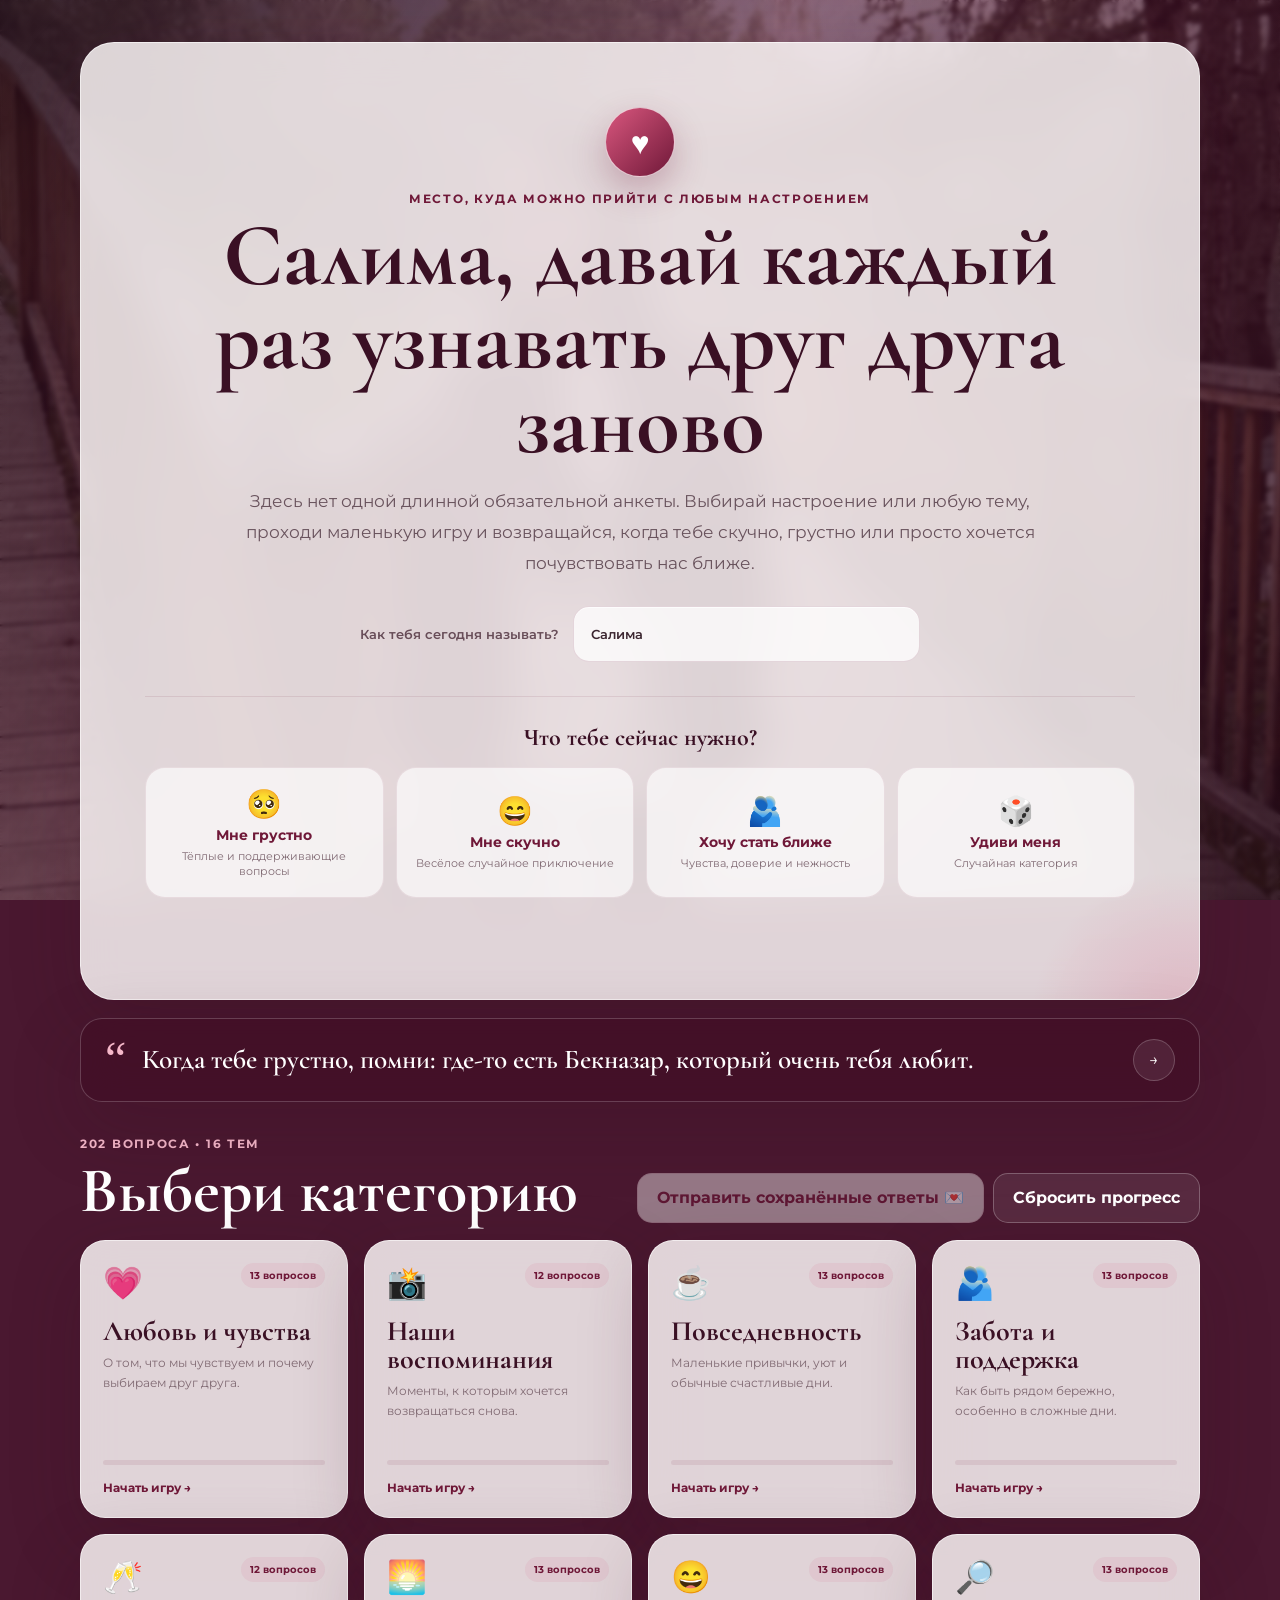
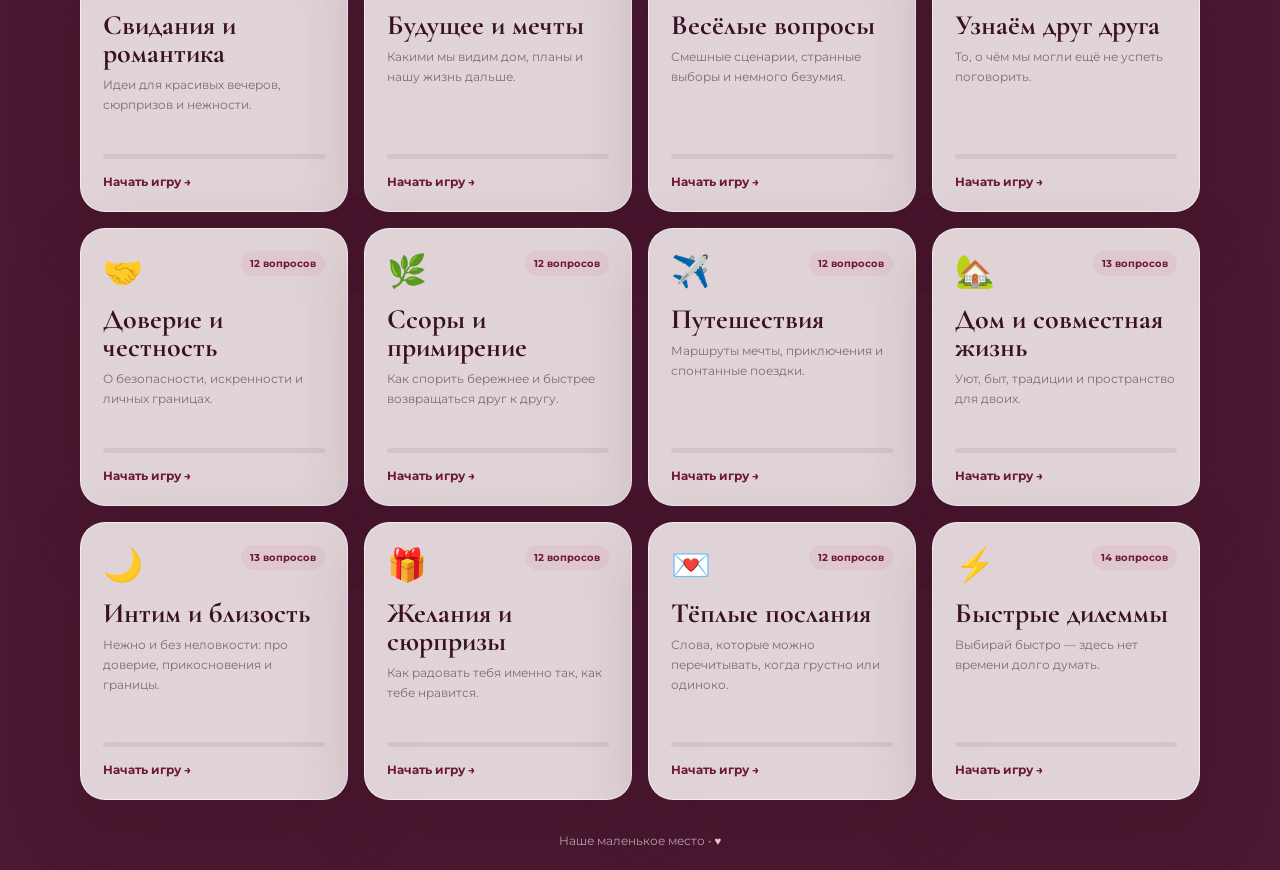
==== index.html @ 8160f5d3 "Add files via upload" ====
<!doctype html>
<html lang="ru">
<head>
  <meta charset="UTF-8" />
  <meta name="viewport" content="width=device-width, initial-scale=1.0" />
  <meta name="theme-color" content="#4f1730" />
  <meta name="description" content="Романтическая мини-игра для Салимы: вопросы о любви, мечтах, повседневности и близости." />
  <title>Наше место ❤️</title>
  <link rel="icon" href="assets/heart.svg" type="image/svg+xml" />
  <link rel="preconnect" href="https://fonts.googleapis.com" />
  <link rel="preconnect" href="https://fonts.gstatic.com" crossorigin />
  <link href="https://fonts.googleapis.com/css2?family=Cormorant+Garamond:wght@500;600;700&family=Montserrat:wght@400;500;600;700&display=swap" rel="stylesheet" />
  <link rel="stylesheet" href="styles.css" />
</head>
<body class="client-page">
  <div class="photo-backdrop" aria-hidden="true">
    <div id="photoLayerA" class="photo-layer photo-layer-a"></div>
    <div id="photoLayerB" class="photo-layer photo-layer-b"></div>
    <div class="photo-overlay"></div>
  </div>
  <div id="floatingHearts" class="floating-hearts" aria-hidden="true"></div>

  <aside class="memory-rail memory-rail-left" aria-hidden="true">
    <figure class="memory-polaroid tilt-left"><img id="railPhotoOne" alt="" /><figcaption>Ты — моё любимое воспоминание</figcaption></figure>
    <figure class="memory-polaroid tilt-right"><img id="railPhotoTwo" alt="" /><figcaption>И мой любимый человек</figcaption></figure>
  </aside>
  <aside class="memory-rail memory-rail-right" aria-hidden="true">
    <figure class="memory-polaroid tilt-right"><img id="railPhotoThree" alt="" /><figcaption>С тобой уютно даже молчать</figcaption></figure>
    <figure class="memory-polaroid tilt-left"><img id="railPhotoFour" alt="" /><figcaption>С любовью, твой Бекназар ♥</figcaption></figure>
  </aside>

  <main class="app-shell">
    <section id="homeScreen" class="home-screen">
      <header class="hero-card glass-card">
        <div class="love-seal" aria-hidden="true">♥</div>
        <p class="eyebrow">Место, куда можно прийти с любым настроением</p>
        <h1>Салима, давай каждый раз узнавать друг друга заново</h1>
        <p class="hero-copy">
          Здесь нет одной длинной обязательной анкеты. Выбирай настроение или любую тему,
          проходи маленькую игру и возвращайся, когда тебе скучно, грустно или просто хочется почувствовать нас ближе.
        </p>

        <div class="name-row">
          <label for="respondentName">Как тебя сегодня называть?</label>
          <input id="respondentName" class="text-input" type="text" maxlength="80" value="Салима" placeholder="Твоя Салима…" />
        </div>

        <div class="mood-panel">
          <p>Что тебе сейчас нужно?</p>
          <div class="mood-buttons">
            <button class="mood-button" type="button" data-mood="sad"><span>🥺</span><strong>Мне грустно</strong><small>Тёплые и поддерживающие вопросы</small></button>
            <button class="mood-button" type="button" data-mood="bored"><span>😄</span><strong>Мне скучно</strong><small>Весёлое случайное приключение</small></button>
            <button class="mood-button" type="button" data-mood="close"><span>🫂</span><strong>Хочу стать ближе</strong><small>Чувства, доверие и нежность</small></button>
            <button class="mood-button" type="button" data-mood="random"><span>🎲</span><strong>Удиви меня</strong><small>Случайная категория</small></button>
          </div>
          <p id="moodMessage" class="mood-message" aria-live="polite"></p>
        </div>
      </header>

      <section class="quote-strip glass-card" aria-live="polite">
        <span aria-hidden="true">“</span>
        <p id="loveQuote"></p>
        <button id="nextQuoteButton" class="icon-button" type="button" aria-label="Показать следующую фразу">→</button>
      </section>

      <section class="categories-section">
        <div class="section-heading">
          <div>
            <p class="eyebrow">202 вопроса • 16 тем</p>
            <h2>Выбери категорию</h2>
          </div>
          <div class="home-actions">
            <button id="exportAllButton" class="secondary-button" type="button">Отправить сохранённые ответы 💌</button>
            <button id="resetProgressButton" class="ghost-button" type="button">Сбросить прогресс</button>
          </div>
        </div>
        <div id="categoriesGrid" class="categories-grid"></div>
      </section>
    </section>

    <section id="gameScreen" class="game-screen hidden" aria-live="polite">
      <header class="game-header glass-card">
        <button id="exitCategoryButton" class="ghost-button light" type="button">← Категории</button>
        <div class="game-title-wrap">
          <p id="categoryEyebrow" class="eyebrow"></p>
          <h2 id="categoryTitle"></h2>
        </div>
        <div class="progress-copy"><span id="currentQuestionNumber">1</span>/<span id="totalQuestionCount">1</span></div>
      </header>

      <div class="progress-track"><div id="progressBar" class="progress-bar"></div></div>

      <form id="questionForm" class="question-card glass-card" novalidate>
        <div id="questionEmoji" class="question-emoji" aria-hidden="true">💗</div>
        <p id="questionKind" class="question-kind"></p>
        <h3 id="questionTitle"></h3>
        <p id="questionHint" class="question-hint"></p>
        <div id="answerArea" class="answer-area"></div>
        <p id="validationMessage" class="validation-message" role="alert"></p>
      </form>

      <nav class="question-navigation" aria-label="Навигация по вопросам">
        <button id="backButton" class="secondary-button" type="button">← Назад</button>
        <button id="saveExitButton" class="ghost-button" type="button">Сохранить и выйти</button>
        <button id="nextButton" class="primary-button" type="button">Дальше →</button>
      </nav>
    </section>

    <section id="completeScreen" class="complete-screen glass-card hidden">
      <div class="final-heart" aria-hidden="true">♥</div>
      <p class="eyebrow">Ещё одна маленькая глава о нас</p>
      <h2 id="completeTitle">Категория пройдена</h2>
      <p id="completeCopy"></p>
      <div id="completeQuote" class="final-message"></div>
      <div class="complete-actions">
        <button id="shareResponseButton" class="primary-button pulse-button" type="button">Отправить ответы Бекназару 💌</button>
        <button id="chooseAnotherButton" class="secondary-button" type="button">Выбрать другую тему</button>
      </div>
      <p id="shareStatus" class="privacy-note"></p>
    </section>

    <section id="sendingScreen" class="sending-screen glass-card hidden">
      <div class="loader-heart">♥</div>
      <h2>Бережно собираю ответы…</h2>
      <p id="sendingStatus">Создаю один личный файл.</p>
    </section>
  </main>

  <footer class="site-footer">Наше маленькое место • <a href="admin.html" aria-label="Вход в админ-панель">♥</a></footer>

  <script type="module" src="app.js"></script>
</body>
</html>
---- styles.css ----
:root {
  --wine: #6f1838;
  --wine-dark: #3a1024;
  --rose: #d9577e;
  --rose-light: #f5b8c9;
  --blush: #fff2f5;
  --cream: #fffaf7;
  --ink: #3c2630;
  --muted: #816b74;
  --glass: rgba(255, 250, 250, .83);
  --border: rgba(255, 255, 255, .58);
  --shadow: 0 24px 70px rgba(56, 13, 33, .22);
  --radius-lg: 34px;
  --radius-md: 20px;
}

* { box-sizing: border-box; }
html { scroll-behavior: smooth; }
body { margin: 0; min-height: 100vh; color: var(--ink); font-family: "Montserrat", sans-serif; }
button, input, textarea { font: inherit; }
button { cursor: pointer; }
button:disabled { cursor: not-allowed; opacity: .55; }
.hidden { display: none !important; }

.client-page { position: relative; overflow-x: hidden; background: #4a1830; }
.photo-backdrop { position: fixed; inset: 0; z-index: -3; overflow: hidden; background: #4a1830; }
.photo-layer { position: absolute; inset: -3%; background-position: center; background-size: cover; opacity: 0; transform: scale(1.06); transition: opacity 1.8s ease, transform 12s linear; filter: saturate(.82) contrast(.96); }
.photo-layer.visible { opacity: 1; transform: scale(1); }
.photo-overlay { position: absolute; inset: 0; background: linear-gradient(120deg, rgba(31, 7, 19, .86), rgba(91, 24, 54, .58) 46%, rgba(38, 8, 23, .82)), radial-gradient(circle at 50% 20%, rgba(255, 207, 220, .18), transparent 38%); backdrop-filter: blur(2px); }

.app-shell { width: min(1120px, calc(100% - 40px)); min-height: calc(100vh - 52px); margin: 0 auto; padding: 42px 0 34px; }
.glass-card { border: 1px solid var(--border); background: var(--glass); box-shadow: var(--shadow); backdrop-filter: blur(20px); -webkit-backdrop-filter: blur(20px); }

.hero-card { position: relative; padding: clamp(30px, 6vw, 64px); overflow: hidden; border-radius: var(--radius-lg); text-align: center; }
.hero-card::after { content: ""; position: absolute; width: 330px; height: 330px; right: -150px; bottom: -190px; border-radius: 50%; background: radial-gradient(circle, rgba(217, 87, 126, .24), transparent 66%); pointer-events: none; }
.love-seal { width: 70px; height: 70px; margin: 0 auto 14px; display: grid; place-items: center; color: white; border: 1px solid rgba(255,255,255,.7); border-radius: 50%; background: linear-gradient(135deg, var(--rose), var(--wine)); box-shadow: 0 14px 34px rgba(111, 24, 56, .28); font-size: 2rem; }
.eyebrow { margin: 0 0 8px; color: var(--wine); font-size: .76rem; font-weight: 700; letter-spacing: .14em; text-transform: uppercase; }
h1, h2, h3 { font-family: "Cormorant Garamond", serif; }
h1 { max-width: 850px; margin: 0 auto 18px; color: var(--wine-dark); font-size: clamp(3rem, 7vw, 5.7rem); line-height: .94; }
h2 { margin: 0; color: var(--wine-dark); font-size: clamp(2.35rem, 5vw, 4rem); line-height: 1; }
.hero-copy { max-width: 790px; margin: 0 auto; color: #69535d; font-size: clamp(.96rem, 2vw, 1.08rem); line-height: 1.8; }
.name-row { width: min(560px, 100%); margin: 28px auto 0; display: grid; grid-template-columns: auto minmax(180px, 1fr); align-items: center; gap: 14px; color: #684d58; text-align: left; font-size: .84rem; font-weight: 600; }

.text-input, .textarea-input { width: 100%; border: 1px solid rgba(111, 24, 56, .15); outline: none; color: var(--ink); background: rgba(255,255,255,.76); box-shadow: inset 0 1px 0 rgba(255,255,255,.7); transition: border-color .18s ease, box-shadow .18s ease; }
.text-input { height: 56px; padding: 0 17px; border-radius: 16px; }
.textarea-input { min-height: 180px; padding: 18px; resize: vertical; border-radius: 18px; line-height: 1.65; }
.text-input:focus, .textarea-input:focus { border-color: rgba(217, 87, 126, .68); box-shadow: 0 0 0 4px rgba(217, 87, 126, .1); }
.text-input::placeholder, .textarea-input::placeholder { color: #a9909a; }

.mood-panel { margin-top: 34px; padding-top: 26px; border-top: 1px solid rgba(111,24,56,.1); }
.mood-panel > p:first-child { margin: 0 0 15px; color: var(--wine-dark); font-family: "Cormorant Garamond", serif; font-size: 1.5rem; font-weight: 700; }
.mood-buttons { display: grid; grid-template-columns: repeat(4, 1fr); gap: 12px; }
.mood-button { min-height: 128px; padding: 18px 14px; display: grid; place-items: center; align-content: center; gap: 5px; border: 1px solid rgba(111,24,56,.1); border-radius: 20px; color: var(--ink); background: rgba(255,255,255,.66); transition: .2s ease; }
.mood-button:hover { transform: translateY(-4px); border-color: rgba(217,87,126,.34); background: white; box-shadow: 0 14px 30px rgba(111,24,56,.12); }
.mood-button span { font-size: 1.8rem; }
.mood-button strong { color: var(--wine); font-size: .88rem; }
.mood-button small { color: var(--muted); font-size: .67rem; line-height: 1.4; }
.mood-message { min-height: 22px; margin: 15px 0 0; color: var(--wine); font-size: .82rem; font-weight: 600; }

.quote-strip { margin-top: 18px; padding: 20px 24px; display: grid; grid-template-columns: auto 1fr auto; align-items: center; gap: 16px; border-radius: 22px; color: white; background: rgba(66, 14, 37, .68); border-color: rgba(255,255,255,.2); }
.quote-strip > span { color: var(--rose-light); font-family: Georgia, serif; font-size: 3rem; line-height: .6; }
.quote-strip p { margin: 0; font-family: "Cormorant Garamond", serif; font-size: clamp(1.25rem, 3vw, 1.7rem); font-weight: 600; line-height: 1.25; }
.icon-button { width: 42px; height: 42px; border: 1px solid rgba(255,255,255,.2); border-radius: 50%; color: white; background: rgba(255,255,255,.08); }
.icon-button:hover { background: rgba(255,255,255,.16); }
.quote-pop { animation: quotePop .4s ease; }
@keyframes quotePop { from { opacity: 0; transform: translateY(7px); } }

.categories-section { margin-top: 34px; }
.section-heading { margin-bottom: 17px; display: flex; justify-content: space-between; align-items: flex-end; gap: 18px; color: white; }
.section-heading h2 { color: white; }
.section-heading .eyebrow { color: var(--rose-light); }
.home-actions { display: flex; flex-wrap: wrap; justify-content: flex-end; gap: 9px; }
.categories-grid { display: grid; grid-template-columns: repeat(4, minmax(0, 1fr)); gap: 16px; }
.category-card { min-height: 278px; padding: 22px; display: flex; flex-direction: column; border-radius: 25px; transition: transform .22s ease, box-shadow .22s ease; }
.category-card:hover { transform: translateY(-5px); box-shadow: 0 30px 78px rgba(45, 9, 27, .3); }
.category-card.completed { outline: 2px solid rgba(245,184,201,.65); }
.category-top { display: flex; justify-content: space-between; align-items: flex-start; gap: 12px; }
.category-emoji { font-size: 2rem; }
.category-badge { padding: 6px 9px; border-radius: 999px; color: var(--wine); background: rgba(217,87,126,.1); font-size: .64rem; font-weight: 700; }
.category-card h3 { margin: 15px 0 8px; color: var(--wine-dark); font-size: 1.75rem; line-height: 1; }
.category-card p { margin: 0; flex: 1; color: var(--muted); font-size: .78rem; line-height: 1.6; }
.category-progress-track { height: 5px; margin-top: 16px; overflow: hidden; border-radius: 99px; background: rgba(111,24,56,.09); }
.category-progress-bar { height: 100%; border-radius: inherit; background: linear-gradient(90deg, var(--rose), var(--wine)); }
.category-open-button { margin-top: 15px; padding: 0; border: 0; color: var(--wine); background: none; text-align: left; font-size: .78rem; font-weight: 700; }

.primary-button, .secondary-button, .ghost-button, .danger-button { min-height: 50px; padding: 0 19px; border-radius: 15px; font-weight: 700; transition: .18s ease; }
.primary-button { border: 0; color: white; background: linear-gradient(135deg, var(--rose), var(--wine)); box-shadow: 0 12px 28px rgba(111,24,56,.25); }
.primary-button:hover { transform: translateY(-2px); box-shadow: 0 16px 35px rgba(111,24,56,.32); }
.secondary-button { border: 1px solid rgba(111,24,56,.14); color: var(--wine); background: rgba(255,255,255,.75); }
.secondary-button:hover { background: white; }
.ghost-button { border: 1px solid rgba(255,255,255,.25); color: white; background: rgba(255,255,255,.08); }
.ghost-button:hover { background: rgba(255,255,255,.16); }
.ghost-button.light { color: var(--wine); border-color: rgba(111,24,56,.12); background: rgba(111,24,56,.05); }
.danger-button { border: 1px solid rgba(255,110,143,.2); color: #ffdce5; background: rgba(185,45,78,.18); }
.pulse-button { animation: softPulse 2.2s infinite; }
@keyframes softPulse { 50% { box-shadow: 0 16px 42px rgba(217,87,126,.42); transform: translateY(-1px); } }

.game-screen { width: min(870px, 100%); margin: 0 auto; }
.game-header { padding: 18px 22px; display: grid; grid-template-columns: auto 1fr auto; align-items: center; gap: 18px; border-radius: 22px; }
.game-title-wrap { text-align: center; }
.game-title-wrap h2 { font-size: clamp(2rem, 5vw, 3rem); }
.progress-copy { width: 60px; color: var(--wine); font-family: "Cormorant Garamond", serif; font-size: 1.6rem; font-weight: 700; text-align: right; }
.progress-track { height: 7px; margin: 14px 8px 18px; overflow: hidden; border-radius: 99px; background: rgba(255,255,255,.23); }
.progress-bar { height: 100%; border-radius: inherit; background: linear-gradient(90deg, #ffc0d2, #fff, #f4a1bc); transition: width .35s ease; }
.question-card { min-height: 520px; padding: clamp(28px, 6vw, 58px); display: flex; flex-direction: column; justify-content: center; border-radius: var(--radius-lg); text-align: center; }
.question-emoji { margin-bottom: 10px; font-size: 3.2rem; }
.question-kind { margin: 0 0 8px; color: var(--rose); font-size: .68rem; font-weight: 700; letter-spacing: .11em; text-transform: uppercase; }
.question-card h3 { max-width: 760px; margin: 0 auto; color: var(--wine-dark); font-size: clamp(2.1rem, 5vw, 3.7rem); line-height: 1.02; }
.question-hint { max-width: 680px; margin: 14px auto 0; color: var(--muted); font-size: .82rem; line-height: 1.6; }
.answer-area { width: min(720px, 100%); margin: 28px auto 0; }
.validation-message { min-height: 22px; margin: 13px 0 0; color: #b31643; font-size: .78rem; font-weight: 600; }
.question-navigation { margin-top: 14px; display: grid; grid-template-columns: 1fr auto 1fr; gap: 10px; }
.question-navigation .primary-button { justify-self: end; min-width: 150px; }
.question-navigation .secondary-button { justify-self: start; min-width: 120px; }

.options-grid { display: grid; grid-template-columns: repeat(2, minmax(0, 1fr)); gap: 11px; }
.option-button { min-height: 67px; padding: 14px; border: 1px solid rgba(111,24,56,.12); border-radius: 17px; color: var(--ink); background: rgba(255,255,255,.75); transition: .18s ease; }
.option-button:hover { transform: translateY(-2px); border-color: rgba(217,87,126,.45); }
.option-button.selected { color: white; border-color: transparent; background: linear-gradient(135deg, var(--rose), var(--wine)); box-shadow: 0 12px 28px rgba(111,24,56,.22); }
.scale-wrap { display: grid; gap: 18px; }
.scale-value { width: 74px; height: 74px; margin: 0 auto; display: grid; place-items: center; border-radius: 50%; color: white; background: linear-gradient(135deg, var(--rose), var(--wine)); font-family: "Cormorant Garamond", serif; font-size: 2.3rem; font-weight: 700; }
.scale-input { width: 100%; accent-color: var(--wine); }
.scale-labels { display: flex; justify-content: space-between; gap: 18px; color: var(--muted); font-size: .74rem; text-align: left; }
.scale-labels span:last-child { text-align: right; }
.runaway-zone { position: relative; min-height: 180px; overflow: hidden; border-radius: 20px; background: rgba(245,184,201,.25); }
.runaway-button { position: absolute; min-width: 128px; min-height: 51px; border-radius: 15px; transition: left .1s ease, top .1s ease, opacity .2s ease; }
.yes-button { left: calc(50% - 140px); top: 62px; }
.no-button { left: calc(50% + 12px); top: 62px; border: 1px solid rgba(111,24,56,.13); color: var(--wine); background: white; }
.yes-button.accepted, .yes-button.accepted:disabled { opacity: 1; transform: scale(1.04); cursor: default; }
.runaway-note { margin: 12px 0 0; color: var(--muted); font-size: .76rem; }
.file-drop { position: relative; padding: 30px; display: block; border: 2px dashed rgba(111,24,56,.22); border-radius: 20px; background: rgba(255,255,255,.55); }
.file-drop input { position: absolute; inset: 0; width: 100%; height: 100%; opacity: 0; cursor: pointer; }
.file-drop strong { display: block; margin-bottom: 7px; color: var(--wine); }
.file-drop span { color: var(--muted); font-size: .78rem; }
.file-list { margin-top: 11px; display: grid; gap: 7px; text-align: left; }
.file-chip { padding: 10px 12px; overflow: hidden; border-radius: 12px; background: rgba(111,24,56,.06); white-space: nowrap; text-overflow: ellipsis; font-size: .75rem; }

.complete-screen, .sending-screen { width: min(760px, 100%); margin: 8vh auto 0; padding: clamp(34px, 7vw, 68px); border-radius: var(--radius-lg); text-align: center; }
.final-heart, .loader-heart { color: var(--rose); font-size: 5.2rem; animation: heartbeat 1.15s infinite; }
@keyframes heartbeat { 0%,100% { transform: scale(1); } 35% { transform: scale(1.14); } 55% { transform: scale(.96); } }
.complete-screen > p:not(.eyebrow):not(.privacy-note), .sending-screen p { color: var(--muted); line-height: 1.7; }
.final-message { margin: 25px auto; padding: 18px 22px; border-radius: 18px; color: var(--wine); background: rgba(245,184,201,.27); font-family: "Cormorant Garamond", serif; font-size: 1.45rem; font-weight: 700; }
.complete-actions { display: flex; justify-content: center; flex-wrap: wrap; gap: 10px; }
.privacy-note { margin: 15px 0 0; color: var(--muted); font-size: .73rem; line-height: 1.55; }

.memory-rail { position: fixed; top: 50%; z-index: -1; display: grid; gap: 25px; transform: translateY(-50%); opacity: .84; }
.memory-rail-left { left: max(12px, calc(50% - 760px)); }
.memory-rail-right { right: max(12px, calc(50% - 760px)); }
.memory-polaroid { width: 150px; margin: 0; padding: 8px 8px 16px; border-radius: 5px; background: #fffaf7; box-shadow: 0 18px 40px rgba(26,4,16,.36); }
.memory-polaroid img { width: 100%; height: 165px; display: block; object-fit: cover; border-radius: 2px; }
.memory-polaroid figcaption { padding-top: 9px; color: #5e3445; font-family: "Cormorant Garamond", serif; font-size: .92rem; font-weight: 700; line-height: 1.05; text-align: center; }
.tilt-left { transform: rotate(-5deg); }
.tilt-right { transform: rotate(5deg); }

.site-footer { padding: 0 16px 22px; color: rgba(255,255,255,.63); text-align: center; font-size: .72rem; }
.site-footer a { color: #ffd1de; text-decoration: none; }
.floating-hearts { position: fixed; inset: 0; z-index: 20; overflow: hidden; pointer-events: none; }
.floating-heart { position: absolute; bottom: -40px; color: rgba(255,180,203,.72); animation: floatUp linear forwards; }
@keyframes floatUp { to { transform: translateY(-115vh) rotate(28deg); opacity: 0; } }
@keyframes cardIn { from { opacity: .3; transform: translateY(10px) scale(.99); } }
.shake { animation: shake .35s ease !important; }
@keyframes shake { 25% { transform: translateX(-7px); } 50% { transform: translateX(7px); } 75% { transform: translateX(-4px); } }

/* Admin */
.admin-page { min-height: 100vh; color: #f9ecf0; background: radial-gradient(circle at 12% 10%, #69213e, transparent 30%), linear-gradient(145deg, #160d12, #2b1620 58%, #43162b); }
.admin-shell { width: min(1440px, calc(100% - 32px)); min-height: 100vh; margin: 0 auto; padding: 30px 0; }
.admin-page .glass-card { background: rgba(43, 23, 31, .83); border-color: rgba(255,255,255,.08); box-shadow: 0 24px 70px rgba(0,0,0,.32); }
.admin-page .eyebrow { color: #ef8eab; }
.admin-page .secondary-button { color: #ffe8ef; border-color: rgba(255,255,255,.1); background: rgba(255,255,255,.06); }
.admin-page .secondary-button:hover { background: rgba(255,255,255,.11); }
.login-card { width: min(520px, 100%); margin: 7vh auto 0; padding: 42px; border-radius: var(--radius-lg); text-align: center; }
.login-card h1 { color: white; font-size: clamp(2.5rem, 6vw, 4rem); }
.login-card > p { color: #cbb8bf; line-height: 1.65; }
.back-home { display: block; margin-bottom: 14px; color: #eeb0c2; text-align: left; text-decoration: none; font-size: .82rem; }
.login-form { margin-top: 25px; display: grid; gap: 16px; text-align: left; }
.login-form label { display: grid; gap: 8px; color: #dec9d0; font-size: .8rem; }
.login-form input { height: 54px; padding: 0 16px; border: 1px solid rgba(255,255,255,.1); border-radius: 14px; outline: none; color: white; background: rgba(255,255,255,.07); }
.dashboard { display: grid; gap: 18px; }
.dashboard-header { padding: 24px 28px; display: flex; justify-content: space-between; align-items: center; gap: 20px; border-radius: 24px; }
.dashboard-header h1 { margin: 0; color: white; font-size: clamp(2rem, 4vw, 3.2rem); }
.dashboard-actions { display: flex; gap: 10px; }
.admin-notice { margin: 0; padding: 15px 20px; border-radius: 16px; color: #dff8e6; background: rgba(57,145,91,.22) !important; }
.admin-notice.error { color: #ffdce3; background: rgba(180,50,75,.2) !important; }
.stats-grid { display: grid; grid-template-columns: repeat(4, 1fr); gap: 18px; }
.stat-card { padding: 22px; border-radius: 20px; }
.stat-card span { display: block; color: #c7b0b8; font-size: .76rem; }
.stat-card strong { display: block; margin-top: 6px; color: white; font-family: "Cormorant Garamond", serif; font-size: 2.5rem; }
.responses-layout { min-height: 650px; display: grid; grid-template-columns: minmax(280px, 360px) 1fr; gap: 18px; }
.responses-list-panel, .response-detail-panel { border-radius: 24px; overflow: hidden; }
.panel-heading, .detail-header { padding: 24px; border-bottom: 1px solid rgba(255,255,255,.07); }
.panel-heading h2, .detail-header h2 { margin: 0; color: white; font-size: 2.1rem; }
.responses-list { max-height: 680px; overflow-y: auto; padding: 12px; }
.response-list-item { width: 100%; padding: 16px; display: grid; gap: 6px; border: 1px solid transparent; border-radius: 16px; color: #f7eaf0; background: transparent; text-align: left; }
.response-list-item:hover, .response-list-item.active { border-color: rgba(239,142,171,.24); background: rgba(255,255,255,.06); }
.response-list-item strong { font-size: .92rem; }
.response-list-item span { color: #bda7af; font-size: .73rem; }
.response-list-item em { width: fit-content; padding: 5px 9px; border-radius: 999px; color: #f7a9c0; background: rgba(215,84,123,.1); font-style: normal; font-size: .64rem; }
.empty-state { padding: 40px 22px; color: #bda7af; text-align: center; line-height: 1.6; }
.detail-placeholder { padding-top: 170px; }
.detail-header { display: flex; justify-content: space-between; align-items: center; gap: 16px; }
.response-summary { padding: 14px 24px; display: flex; flex-wrap: wrap; gap: 8px; border-bottom: 1px solid rgba(255,255,255,.07); }
.summary-chip { padding: 7px 10px; border-radius: 999px; color: #f3b1c4; background: rgba(217,87,126,.1); font-size: .68rem; }
.answers-container { padding: 24px; display: grid; gap: 20px; }
.answer-category-section { display: grid; gap: 10px; }
.answer-category-title { margin: 4px 0 0; padding-bottom: 8px; border-bottom: 1px solid rgba(255,255,255,.09); color: #f3a8bd; font-family: "Cormorant Garamond", serif; font-size: 1.65rem; }
.answer-card { padding: 17px; border: 1px solid rgba(255,255,255,.07); border-radius: 17px; background: rgba(255,255,255,.035); }
.answer-card span { display: block; margin-bottom: 7px; color: #e493aa; font-size: .69rem; font-weight: 700; letter-spacing: .08em; text-transform: uppercase; }
.answer-card h3 { margin: 0 0 9px; color: #fff4f7; font-family: "Montserrat", sans-serif; font-size: .88rem; line-height: 1.45; }
.answer-card p { margin: 0; color: #d3c1c7; line-height: 1.65; white-space: pre-wrap; }
.files-section { padding: 0 24px 24px; }
.files-section h3 { font-family: "Montserrat", sans-serif; font-size: .95rem; }
.files-grid { display: grid; grid-template-columns: repeat(auto-fill, minmax(160px, 1fr)); gap: 12px; }
.file-card { padding: 15px; display: grid; gap: 7px; border: 1px solid rgba(255,255,255,.08); border-radius: 15px; color: white; background: rgba(255,255,255,.04); text-decoration: none; }
.file-card strong { overflow: hidden; white-space: nowrap; text-overflow: ellipsis; font-size: .78rem; }
.file-card span { color: #bda7af; font-size: .68rem; }

@media (max-width: 1420px) { .memory-rail { display: none; } }
@media (max-width: 980px) {
  .categories-grid { grid-template-columns: repeat(2, minmax(0, 1fr)); }
  .mood-buttons { grid-template-columns: repeat(2, 1fr); }
  .stats-grid { grid-template-columns: repeat(2, 1fr); }
}
@media (max-width: 820px) {
  .responses-layout { grid-template-columns: 1fr; }
  .responses-list { max-height: 330px; }
  .detail-placeholder { padding-top: 60px; }
}
@media (max-width: 640px) {
  .app-shell { width: min(100% - 18px, 1120px); padding-top: 10px; }
  .hero-card { padding: 30px 18px; border-radius: 25px; }
  h1 { font-size: 3.25rem; }
  .name-row { grid-template-columns: 1fr; gap: 7px; }
  .mood-buttons { grid-template-columns: 1fr 1fr; gap: 8px; }
  .mood-button { min-height: 118px; padding: 13px 8px; }
  .quote-strip { padding: 17px; }
  .section-heading { align-items: flex-start; flex-direction: column; }
  .home-actions { width: 100%; justify-content: stretch; }
  .home-actions button { flex: 1; }
  .categories-grid { grid-template-columns: 1fr; }
  .category-card { min-height: 230px; }
  .game-header { grid-template-columns: auto 1fr; }
  .game-header .progress-copy { grid-column: 1 / -1; width: auto; margin-top: -8px; text-align: center; font-size: 1.1rem; }
  .game-title-wrap h2 { font-size: 2.15rem; }
  .question-card { min-height: 510px; padding: 30px 18px; border-radius: 25px; }
  .question-card h3 { font-size: 2.35rem; }
  .options-grid { grid-template-columns: 1fr; }
  .question-navigation { position: sticky; bottom: 7px; z-index: 5; grid-template-columns: 1fr 1fr; padding: 8px; border-radius: 18px; background: rgba(51,12,30,.75); backdrop-filter: blur(15px); }
  .question-navigation .ghost-button { grid-column: 1 / -1; grid-row: 2; min-height: 42px; }
  .question-navigation .primary-button, .question-navigation .secondary-button { width: 100%; min-width: 0; }
  .yes-button { left: calc(50% - 130px); }
  .no-button { left: calc(50% + 2px); }
  .complete-screen, .sending-screen { margin-top: 10px; border-radius: 25px; }
  .admin-shell { width: min(100% - 18px, 1440px); padding: 9px 0; }
  .login-card { margin-top: 6px; padding: 28px 20px; }
  .dashboard-header { align-items: flex-start; flex-direction: column; }
  .dashboard-actions { width: 100%; flex-wrap: wrap; }
  .dashboard-actions button { flex: 1; }
  .stats-grid { grid-template-columns: 1fr 1fr; gap: 9px; }
  .stat-card { padding: 16px; }
  .stat-card strong { font-size: 2rem; }
  .detail-header { align-items: flex-start; }
}
@media (max-width: 420px) {
  .mood-buttons { grid-template-columns: 1fr; }
  .stats-grid { grid-template-columns: 1fr; }
}
@media (prefers-reduced-motion: reduce) {
  *, *::before, *::after { animation-duration: .01ms !important; animation-iteration-count: 1 !important; scroll-behavior: auto !important; transition-duration: .01ms !important; }
}
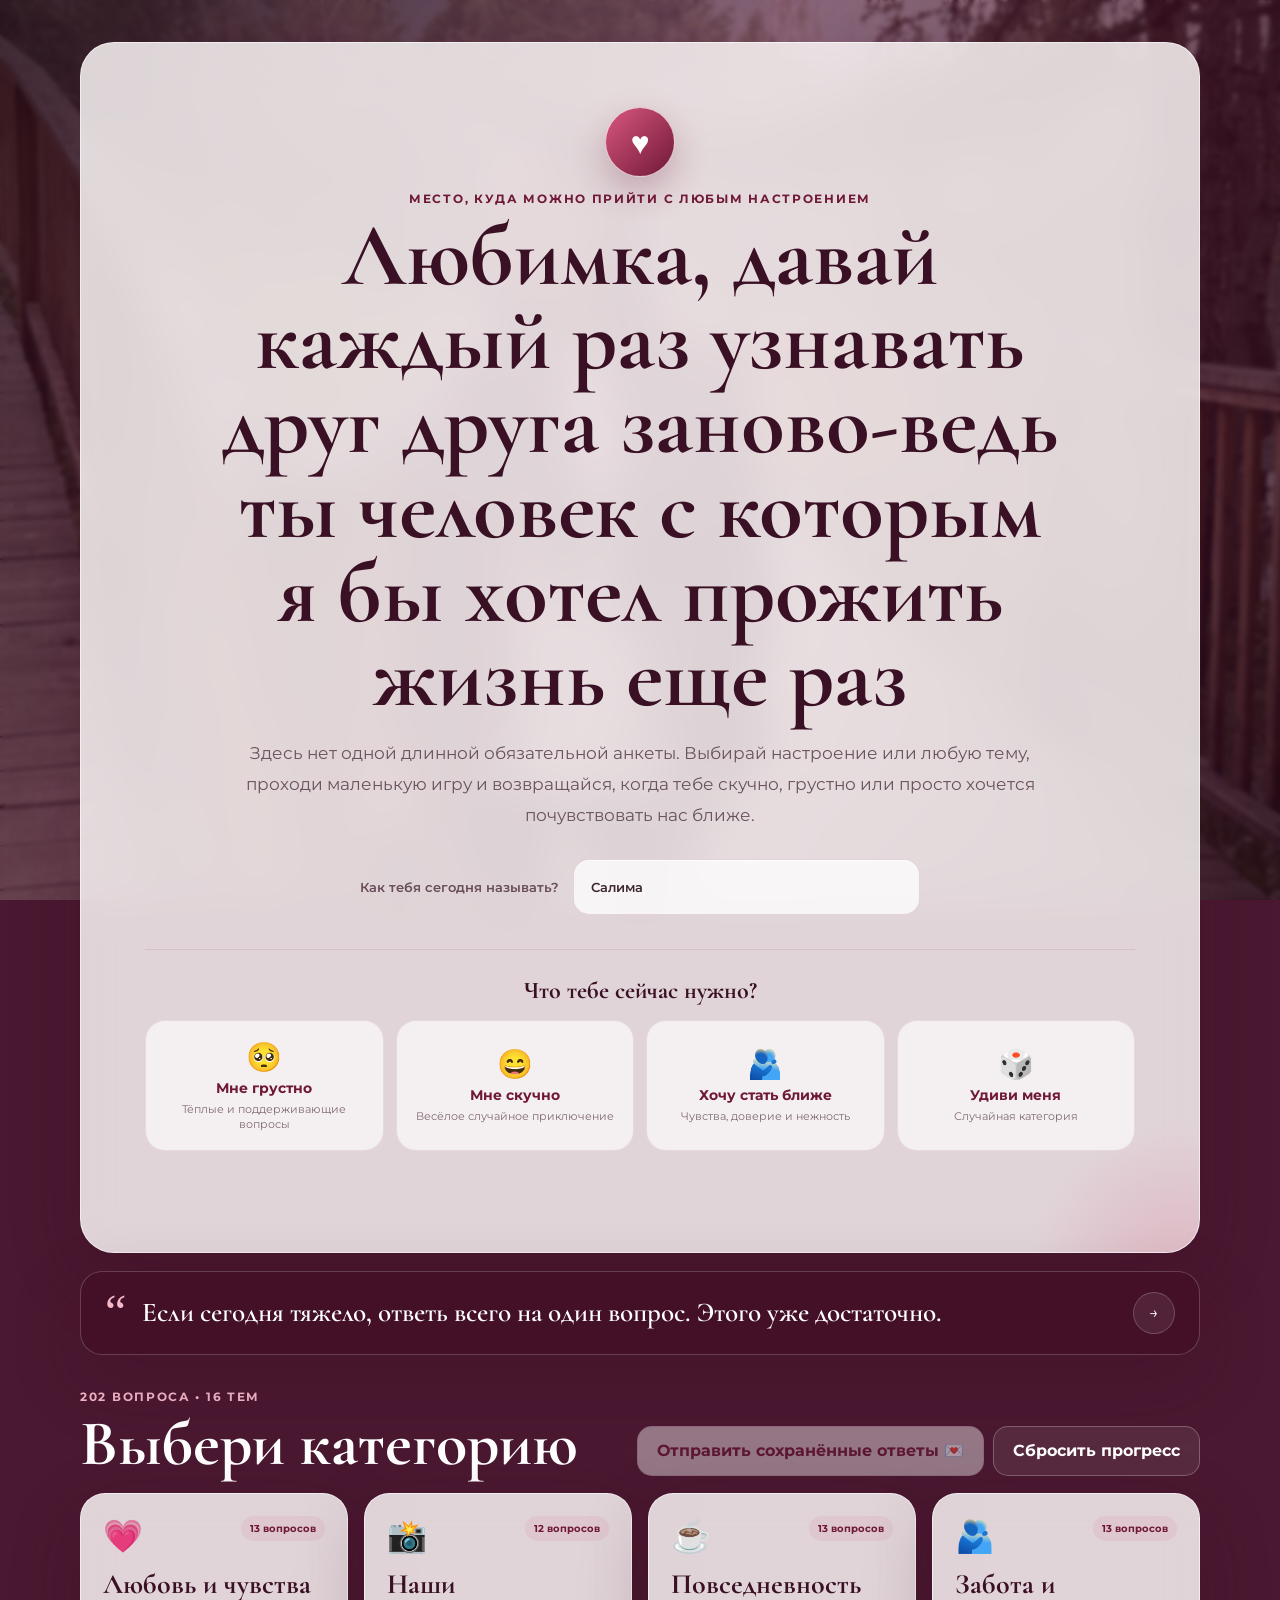
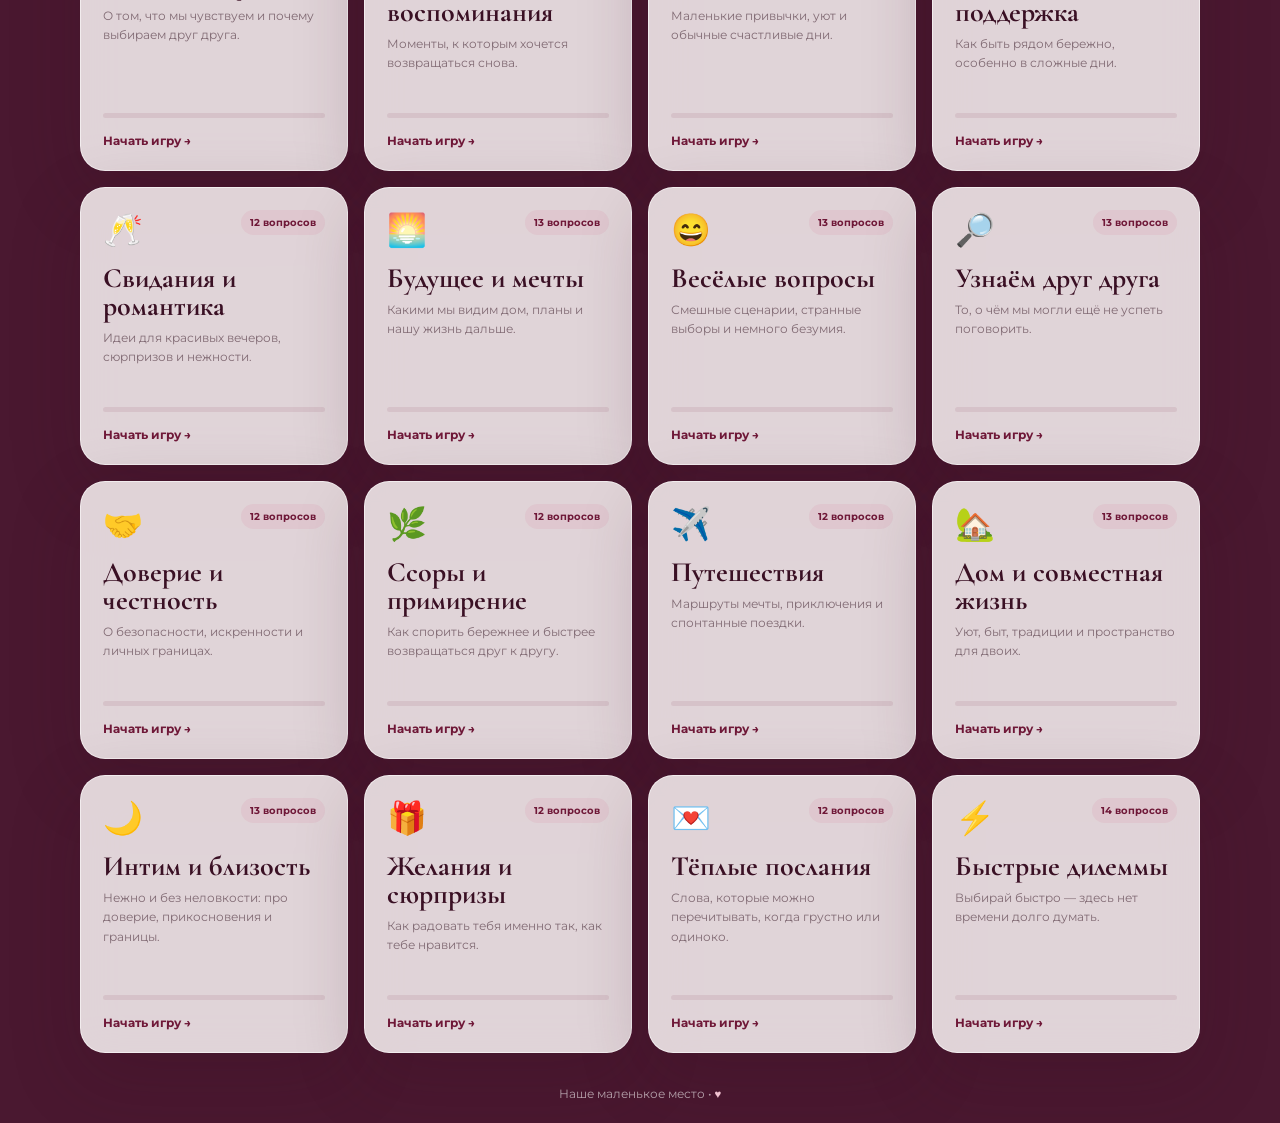
==== commit 8a8423b6: "Update index.html" ====
--- a/index.html
+++ b/index.html
@@ -4,7 +4,7 @@
   <meta charset="UTF-8" />
   <meta name="viewport" content="width=device-width, initial-scale=1.0" />
   <meta name="theme-color" content="#4f1730" />
-  <meta name="description" content="Романтическая мини-игра для Салимы: вопросы о любви, мечтах, повседневности и близости." />
+  <meta name="description" content="Для любимой: вопросы о любви, мечтах, повседневности и близости." />
   <title>Наше место ❤️</title>
   <link rel="icon" href="assets/heart.svg" type="image/svg+xml" />
   <link rel="preconnect" href="https://fonts.googleapis.com" />
@@ -34,7 +34,7 @@
       <header class="hero-card glass-card">
         <div class="love-seal" aria-hidden="true">♥</div>
         <p class="eyebrow">Место, куда можно прийти с любым настроением</p>
-        <h1>Салима, давай каждый раз узнавать друг друга заново</h1>
+        <h1>Любимка, давай каждый раз узнавать друг друга заново-ведь ты человек с которым я бы хотел прожить жизнь еще раз</h1>
         <p class="hero-copy">
           Здесь нет одной длинной обязательной анкеты. Выбирай настроение или любую тему,
           проходи маленькую игру и возвращайся, когда тебе скучно, грустно или просто хочется почувствовать нас ближе.
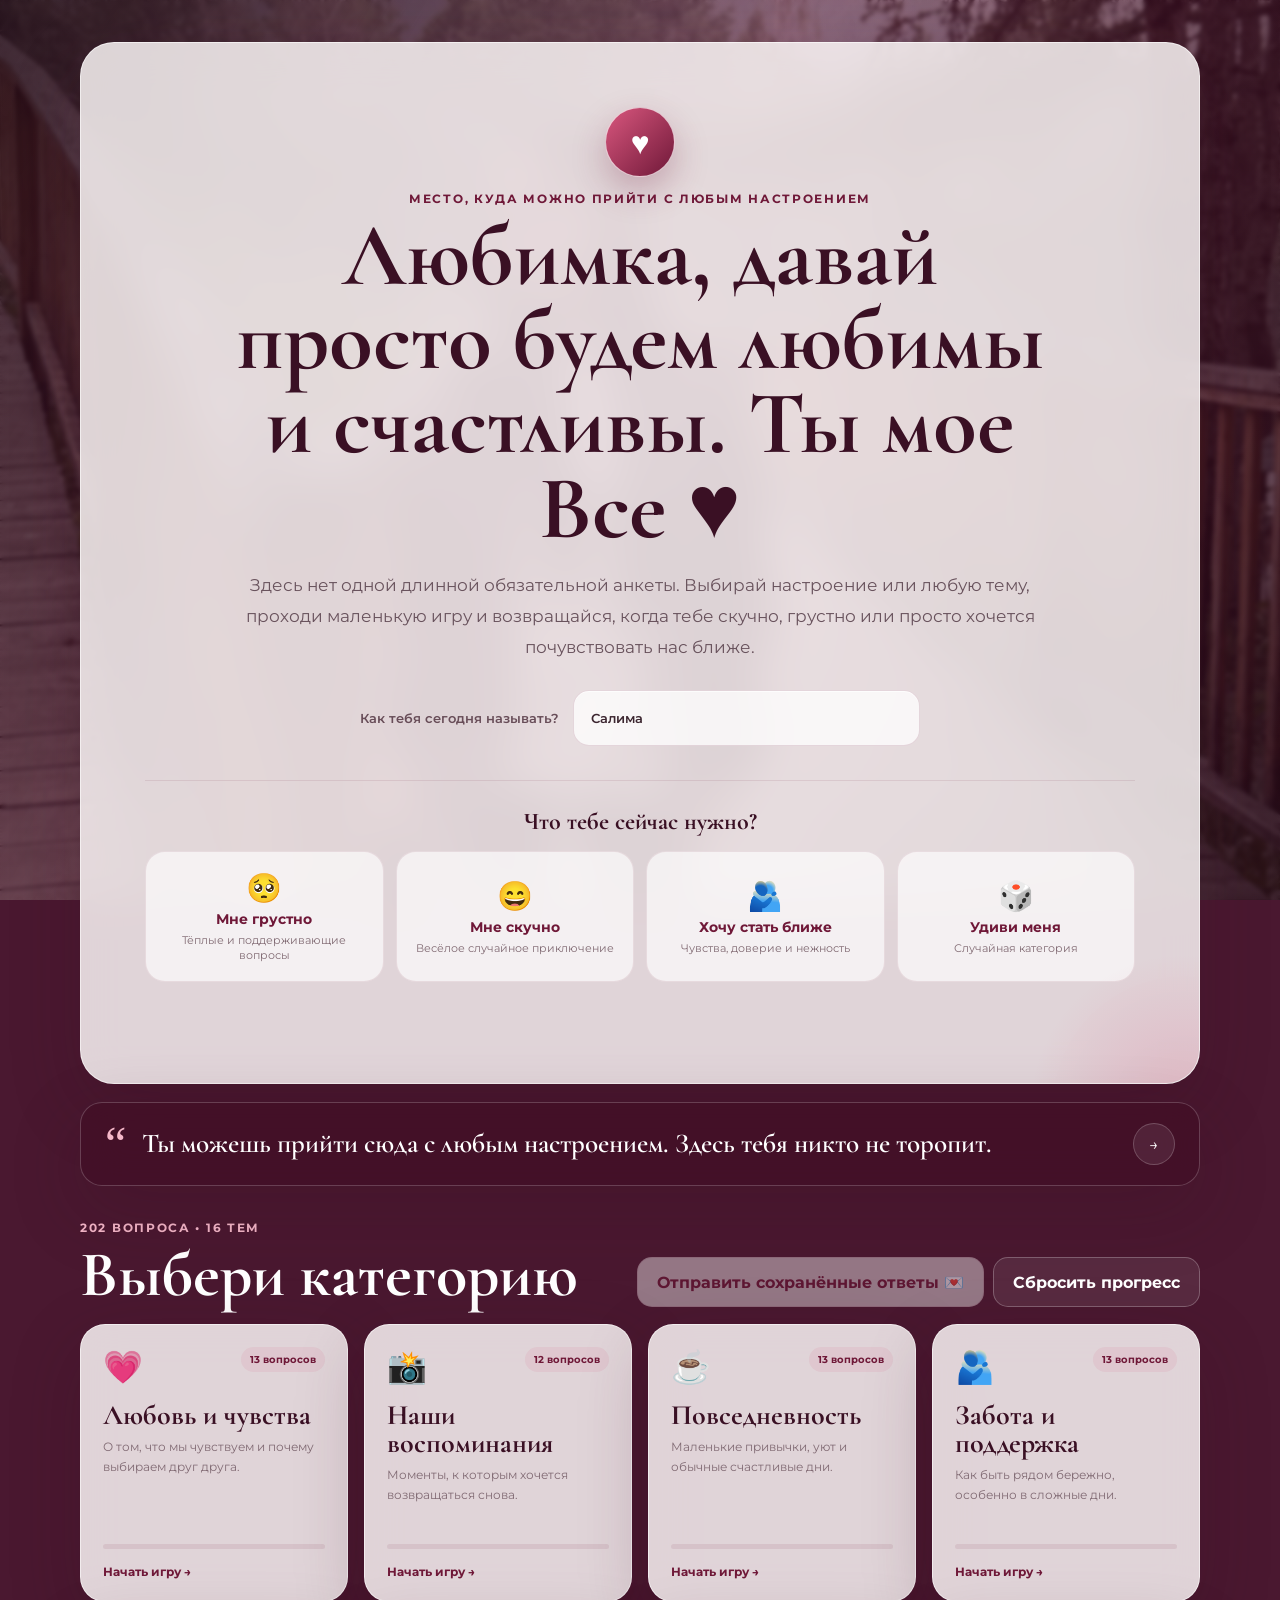
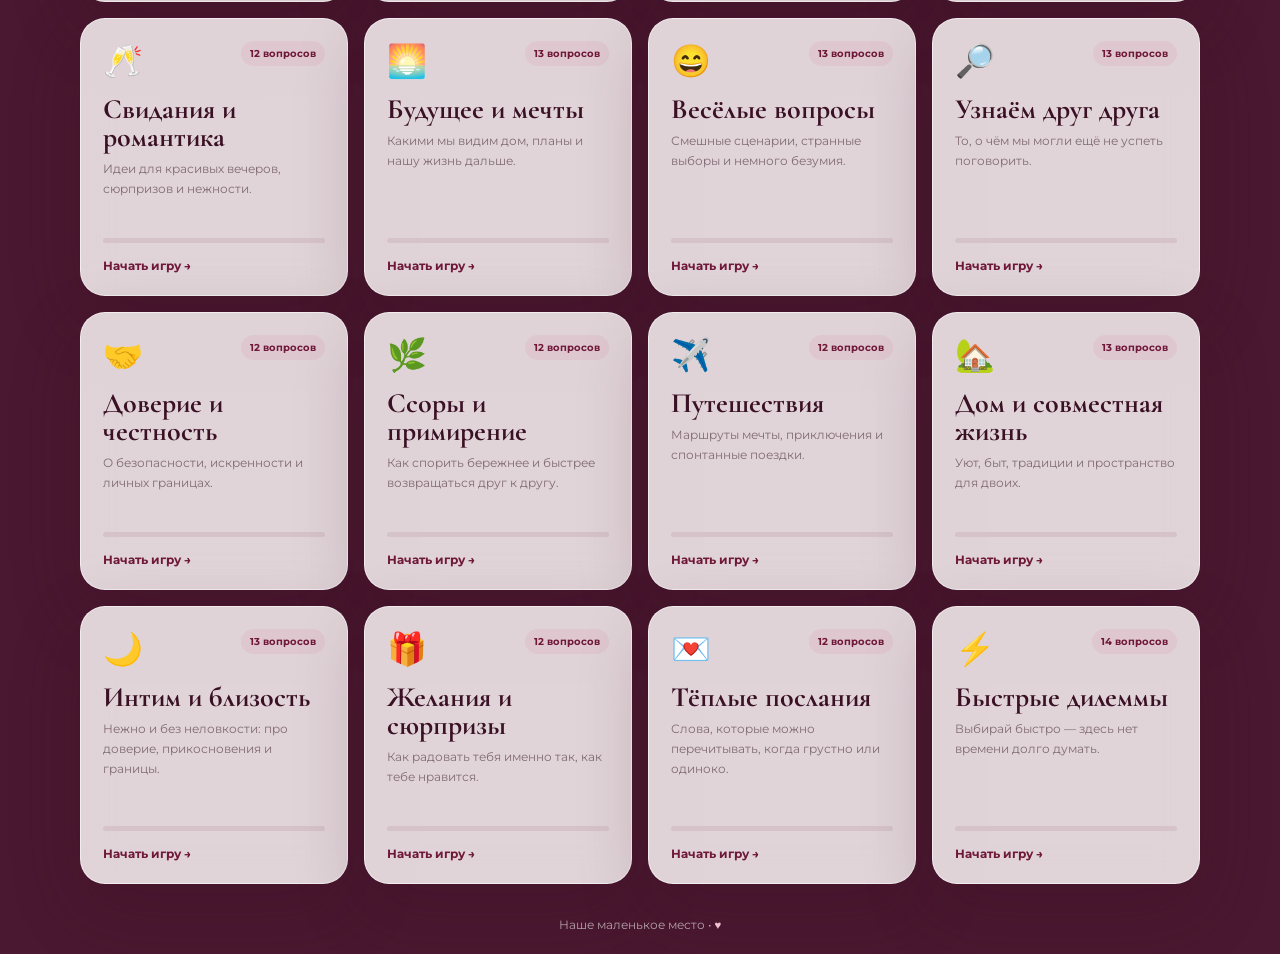
==== commit 4a2952de: "Update index.html" ====
--- a/index.html
+++ b/index.html
@@ -34,7 +34,7 @@
       <header class="hero-card glass-card">
         <div class="love-seal" aria-hidden="true">♥</div>
         <p class="eyebrow">Место, куда можно прийти с любым настроением</p>
-        <h1>Любимка, давай каждый раз узнавать друг друга заново-ведь ты человек с которым я бы хотел прожить жизнь еще раз</h1>
+        <h1>Любимка, давай просто будем любимы и счастливы. Ты мое Все ♥ </h1>
         <p class="hero-copy">
           Здесь нет одной длинной обязательной анкеты. Выбирай настроение или любую тему,
           проходи маленькую игру и возвращайся, когда тебе скучно, грустно или просто хочется почувствовать нас ближе.
